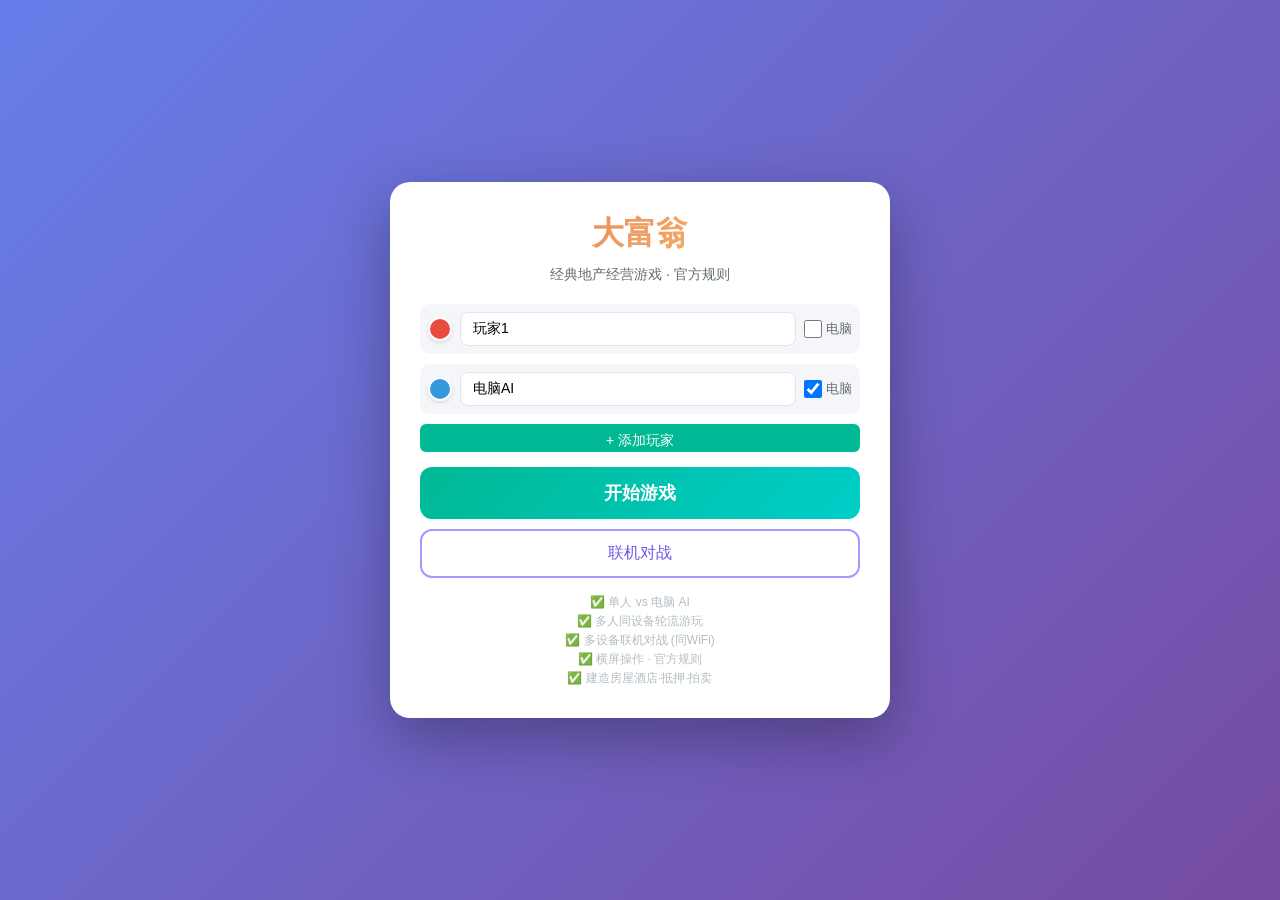
==== templates/index.html @ 89ffd9f3 "完整大富翁项目（不含工作流文件）" ====
<!DOCTYPE html>
<html lang="zh-CN">
<head>
    <meta charset="UTF-8">
    <meta name="viewport" content="width=device-width, initial-scale=1.0, maximum-scale=1.0, user-scalable=no, viewport-fit=cover">
    <title>大富翁 Monopoly</title>
    <link rel="stylesheet" href="/static/style.css">
</head>
<body>
    <!-- 设置界面 -->
    <div id="setup-screen">
        <div class="setup-card">
            <div class="setup-title">大富翁</div>
            <div class="setup-subtitle">经典地产经营游戏 · 官方规则</div>
            <div id="player-list"></div>
            <div style="display:flex; gap:8px; margin-top:10px;">
                <button class="btn-add-player" id="add-player-btn" style="flex:1; padding:8px; font-size:14px;">+ 添加玩家</button>
            </div>
            <button class="btn-start-game" id="start-game-btn">开始游戏</button>
            <button class="btn-online" id="online-btn">联机对战</button>
            <div class="online-panel" id="online-panel">
                <input class="online-input" id="server-url-input" placeholder="服务器地址 (如 ws://192.168.1.100:5000/ws)" value="">
                <button class="btn-start-game" id="host-game-btn" style="background:linear-gradient(135deg,#6c5ce7,#a29bfe);">创建房间(主机)</button>
                <button class="btn-start-game" id="join-game-btn" style="background:linear-gradient(135deg,#e17055,#fd79a8);">加入房间</button>
                <div class="online-status" id="online-status"></div>
            </div>
            <div class="setup-info">
                ✅ 单人 vs 电脑 AI<br>
                ✅ 多人同设备轮流游玩<br>
                ✅ 多设备联机对战 (同WiFi)<br>
                ✅ 横屏操作 · 官方规则<br>
                ✅ 建造房屋酒店·抵押·拍卖
            </div>
        </div>
    </div>

    <!-- 游戏界面 -->
    <div id="game-screen">
        <div class="game-container">
            <div class="board-wrapper">
                <div class="board" id="board"></div>
            </div>
            <div class="sidebar">
                <div class="sidebar-header">
                    <span>大富翁</span>
                    <span class="turn-indicator" id="turn-indicator">回合 1</span>
                </div>
                <div class="players-panel" id="players-panel"></div>
                <div class="action-panel" id="action-panel"></div>
                <div class="log-panel" id="log-panel"></div>
            </div>
        </div>
    </div>

    <!-- 弹窗 -->
    <div class="modal-overlay" id="modal-overlay">
        <div class="modal-card" id="modal-content"></div>
    </div>

    <script src="/static/game.js"></script>
    <script src="/static/ui.js"></script>
</body>
</html>
---- static/style.css ----
/* ============================================
   大富翁 Monopoly - 样式表
   ============================================ */

* { margin:0; padding:0; box-sizing:border-box; -webkit-tap-highlight-color:transparent; }
html, body { width:100%; height:100%; overflow:hidden; font-family:'Microsoft YaHei','PingFang SC','Helvetica Neue',sans-serif; }
body { background:#1a1a2e; color:#333; user-select:none; -webkit-user-select:none; }

/* === 设置界面 === */
#setup-screen {
    display:flex; flex-direction:column; align-items:center; justify-content:center;
    width:100%; height:100%; background:linear-gradient(135deg,#667eea,#764ba2);
    overflow-y:auto; padding:20px;
}
.setup-card {
    background:#fff; border-radius:20px; padding:30px; max-width:500px; width:90%;
    box-shadow:0 20px 60px rgba(0,0,0,0.3); margin:auto;
}
.setup-title {
    text-align:center; font-size:32px; font-weight:bold; color:#2d3436;
    margin-bottom:10px; background:linear-gradient(135deg,#e17055,#fdcb6e);
    -webkit-background-clip:text; -webkit-text-fill-color:transparent;
}
.setup-subtitle { text-align:center; font-size:14px; color:#636e72; margin-bottom:20px; }
.player-row {
    display:flex; align-items:center; gap:8px; margin-bottom:10px; padding:8px;
    background:#f5f6fa; border-radius:10px;
}
.player-color-dot { width:24px; height:24px; border-radius:50%; flex-shrink:0; border:2px solid #fff; box-shadow:0 2px 4px rgba(0,0,0,0.1); }
.player-name-input {
    flex:1; border:none; background:#fff; padding:8px 12px; border-radius:8px;
    font-size:14px; outline:none; border:1px solid #dfe6e9;
}
.player-name-input:focus { border-color:#a29bfe; }
.ai-toggle { display:flex; align-items:center; gap:4px; font-size:13px; color:#636e72; cursor:pointer; }
.ai-toggle input { width:18px; height:18px; cursor:pointer; }
.btn-add-player, .btn-remove-player {
    width:28px; height:28px; border:none; border-radius:6px; cursor:pointer; font-size:18px;
    display:flex; align-items:center; justify-content:center; flex-shrink:0;
}
.btn-add-player { background:#00b894; color:#fff; }
.btn-remove-player { background:#e17055; color:#fff; }
.btn-start-game {
    width:100%; padding:14px; border:none; border-radius:12px; font-size:18px; font-weight:bold;
    color:#fff; background:linear-gradient(135deg,#00b894,#00cec9); cursor:pointer; margin-top:15px;
    transition:transform 0.2s;
}
.btn-start-game:hover { transform:translateY(-2px); box-shadow:0 5px 15px rgba(0,206,201,0.4); }
.btn-start-game:disabled { background:#b2bec3; cursor:not-allowed; }
.btn-online {
    width:100%; padding:12px; border:2px solid #a29bfe; border-radius:12px; font-size:16px;
    color:#6c5ce7; background:transparent; cursor:pointer; margin-top:10px; transition:all 0.2s;
}
.btn-online:hover { background:#f5f3ff; }
.setup-info { text-align:center; font-size:12px; color:#b2bec3; margin-top:15px; line-height:1.6; }

/* === 联机界面 === */
.online-panel { display:none; margin-top:15px; }
.online-panel.active { display:block; }
.online-input {
    width:100%; padding:10px; border:1px solid #dfe6e9; border-radius:8px; font-size:14px;
    margin-bottom:8px; outline:none;
}
.online-input:focus { border-color:#a29bfe; }
.online-status { font-size:13px; color:#636e72; text-align:center; padding:8px; }

/* === 游戏主界面 === */
#game-screen { display:none; width:100%; height:100%; }
#game-screen.active { display:flex; }

.game-container {
    display:flex; width:100%; height:100%; background:#2d3436;
}

/* === 棋盘 === */
.board-wrapper {
    flex:1; display:flex; align-items:center; justify-content:center;
    padding:8px; height:100%; min-height:0;
}
.board {
    display:grid;
    grid-template-columns:1.4fr repeat(9,1fr) 1.4fr;
    grid-template-rows:1.4fr repeat(9,1fr) 1.4fr;
    aspect-ratio:1; max-width:100%; max-height:100%;
    background:#f5f6fa; border-radius:12px; box-shadow:0 8px 30px rgba(0,0,0,0.3);
    position:relative; gap:1px; padding:2px;
}

/* === 格子 === */
.cell {
    background:#fff; border-radius:4px; position:relative; overflow:hidden;
    cursor:pointer; transition:background 0.2s; display:flex; flex-direction:column;
    min-width:0; min-height:0;
}
.cell:hover { background:#f8f9fa; }
.cell.owned { border:2px solid; }
.cell.mortgaged { opacity:0.5; }
.color-bar { height:18%; min-height:8px; flex-shrink:0; }
.cell-name {
    font-size:7px; text-align:center; padding:1px; flex:1; display:flex;
    align-items:center; justify-content:center; word-break:break-all; line-height:1.1;
    overflow:hidden; min-height:0;
}
.cell-price { font-size:7px; text-align:center; color:#2d3436; font-weight:bold; padding:0 0 1px; }
.cell-houses { display:flex; justify-content:center; gap:1px; padding:1px; min-height:6px; }
.house { width:5px; height:5px; background:#00b894; border-radius:1px; }
.hotel { width:7px; height:5px; background:#e17055; border-radius:1px; }

/* 格子位置方向 */
.cell-bottom .color-bar { order:0; }
.cell-bottom .cell-name { order:1; }
.cell-bottom .cell-price { order:2; }
.cell-bottom .cell-houses { order:3; }

.cell-left { flex-direction:row; }
.cell-left .color-bar { width:18%; min-width:8px; height:auto; order:1; }
.cell-left .cell-name { order:0; writing-mode:vertical-rl; text-orientation:upright; }

.cell-top { flex-direction:column-reverse; }
.cell-top .color-bar { order:2; }
.cell-top .cell-name { order:1; }
.cell-top .cell-price { order:0; }

.cell-right { flex-direction:row-reverse; }
.cell-right .color-bar { width:18%; min-width:8px; height:auto; order:0; }
.cell-right .cell-name { writing-mode:vertical-rl; text-orientation:upright; order:1; }

/* 角落格子 */
.cell-corner { background:linear-gradient(135deg,#fdcb6e,#e17055); font-weight:bold; }
.cell-corner .cell-name { font-size:10px; font-weight:bold; color:#2d3436; }
.cell-corner.jail { background:linear-gradient(135deg,#fdcb6e,#feca57); }
.cell-corner.parking { background:linear-gradient(135deg,#a8e6cf,#56CF9C); }
.cell-corner.go { background:linear-gradient(135deg,#ff6b6b,#ee5a24); }
.cell-corner.go .cell-name { color:#fff; }
.cell-go-to-jail { background:linear-gradient(135deg,#74b9ff,#0984e3); }
.cell-go-to-jail .cell-name { color:#fff; font-size:8px; }

/* 特殊格子 */
.cell-chance { background:linear-gradient(135deg,#ffeaa7,#fdcb6e); }
.cell-chance .cell-name { font-size:8px; }
.cell-chest { background:linear-gradient(135deg,#74b9ff,#a29bfe); }
.cell-chest .cell-name { font-size:7px; color:#fff; }
.cell-tax { background:#fab1a0; }
.cell-tax .cell-name { font-size:7px; }
.cell-tax .cell-price { color:#e17055; }

/* 颜色组 */
.color-brown { background:#8B4513; }
.color-lightblue { background:#87CEEB; }
.color-pink { background:#FF69B4; }
.color-orange { background:#FFA500; }
.color-red { background:#FF4757; }
.color-yellow { background:#FFD700; }
.color-green { background:#2ed573; }
.color-darkblue { background:#1e3a5f; }

/* 玩家标记 */
.token-container {
    position:absolute; top:50%; left:50%; transform:translate(-50%,-50%);
    display:flex; flex-wrap:wrap; gap:1px; max-width:60%; justify-content:center; align-items:center;
    pointer-events:none; z-index:5;
}
.token {
    width:10px; height:10px; border-radius:50%; border:1.5px solid #fff;
    box-shadow:0 1px 3px rgba(0,0,0,0.4); flex-shrink:0;
}
.token.current { animation:pulse 1.5s infinite; }
@keyframes pulse {
    0%,100% { transform:scale(1); }
    50% { transform:scale(1.3); }
}

/* 当前格子高亮 */
.cell.current-pos {
    box-shadow:0 0 0 3px #feca57, 0 0 10px rgba(254,202,87,0.5);
    z-index:10;
}

/* === 棋盘中心 === */
.board-center {
    grid-row:2/11; grid-column:2/11;
    display:flex; flex-direction:column; align-items:center; justify-content:center;
    padding:10px; background:#fff; margin:2px; border-radius:8px; overflow:hidden;
}
.center-title { font-size:20px; font-weight:bold; color:#2d3436; margin-bottom:5px; }
.center-logo {
    font-size:24px; font-weight:bold; background:linear-gradient(135deg,#e17055,#fdcb6e);
    -webkit-background-clip:text; -webkit-text-fill-color:transparent; margin-bottom:8px;
}
.dice-area { display:flex; gap:12px; margin:8px 0; }
.die {
    width:44px; height:44px; background:#fff; border:2px solid #2d3436; border-radius:8px;
    display:flex; align-items:center; justify-content:center; position:relative;
    box-shadow:0 4px 8px rgba(0,0,0,0.15);
}
.die.rolling { animation:roll 0.5s linear infinite; }
@keyframes roll {
    0% { transform:rotate(0deg) scale(1); }
    50% { transform:rotate(180deg) scale(1.1); }
    100% { transform:rotate(360deg) scale(1); }
}
.die-face {
    display:grid; grid-template-columns:repeat(3,1fr); grid-template-rows:repeat(3,1fr);
    width:100%; height:100%; padding:4px; gap:1px;
}
.die-dot {
    width:6px; height:6px; border-radius:50%; background:#2d3436; align-self:center; justify-self:center;
}
.die-dot.empty { background:transparent; }
.dice-result { font-size:14px; color:#636e72; margin-top:4px; font-weight:bold; }
.center-message {
    font-size:12px; color:#2d3436; text-align:center; padding:8px;
    background:#f5f6fa; border-radius:8px; margin:4px; min-height:30px; max-width:90%;
    display:flex; align-items:center; justify-content:center; line-height:1.4;
}

/* === 侧边栏 === */
.sidebar {
    width:300px; min-width:200px; height:100%; background:#2d3436; color:#fff;
    display:flex; flex-direction:column; overflow:hidden; flex-shrink:0;
}
.sidebar-header {
    padding:8px 12px; background:#1a1a2e; font-size:16px; font-weight:bold;
    border-bottom:1px solid rgba(255,255,255,0.1);
    display:flex; align-items:center; justify-content:space-between;
}
.turn-indicator { font-size:12px; color:#feca57; }

/* 玩家面板 */
.players-panel { padding:6px; overflow-y:auto; flex-shrink:0; max-height:35%; }
.player-card {
    background:rgba(255,255,255,0.08); border-radius:8px; padding:8px; margin-bottom:4px;
    display:flex; align-items:center; gap:8px; transition:all 0.2s;
    border-left:3px solid transparent;
}
.player-card.current {
    background:rgba(254,202,87,0.15); border-left-color:#feca57;
}
.player-card.bankrupt { opacity:0.4; text-decoration:line-through; }
.player-token-mini {
    width:14px; height:14px; border-radius:50%; border:2px solid #fff; flex-shrink:0;
}
.player-info { flex:1; min-width:0; }
.player-name-text { font-size:13px; font-weight:bold; white-space:nowrap; overflow:hidden; text-overflow:ellipsis; }
.player-money { font-size:14px; color:#feca57; font-weight:bold; }
.player-meta { font-size:10px; color:#74b9ff; margin-top:2px; }
.player-jail-badge {
    background:#e17055; color:#fff; font-size:9px; padding:1px 4px; border-radius:4px; margin-left:4px;
}

/* 操作面板 */
.action-panel { padding:8px; display:flex; flex-direction:column; gap:6px; flex-shrink:0; }
.btn-action {
    padding:10px; border:none; border-radius:8px; font-size:14px; font-weight:bold;
    cursor:pointer; transition:all 0.2s; width:100%; color:#fff;
}
.btn-action:hover:not(:disabled) { transform:translateY(-1px); box-shadow:0 4px 10px rgba(0,0,0,0.3); }
.btn-action:disabled { opacity:0.4; cursor:not-allowed; }
.btn-roll { background:linear-gradient(135deg,#e17055,#fd79a8); }
.btn-buy { background:linear-gradient(135deg,#00b894,#00cec9); }
.btn-auction { background:linear-gradient(135deg,#6c5ce7,#a29bfe); }
.btn-end-turn { background:linear-gradient(135deg,#fdcb6e,#feca57); color:#2d3436; }
.btn-build { background:linear-gradient(135deg,#0984e3,#74b9ff); }
.btn-mortgage { background:linear-gradient(135deg,#e84393,#fd79a8); }
.btn-jail-pay { background:linear-gradient(135deg,#d63031,#e17055); }
.btn-jail-card { background:linear-gradient(135deg,#00cec9,#81ecec); }
.btn-cancel { background:#636e72; }

/* 日志面板 */
.log-panel {
    flex:1; padding:8px; overflow-y:auto; background:rgba(0,0,0,0.2);
    font-size:11px; line-height:1.5; min-height:0;
}
.log-entry {
    padding:3px 6px; margin-bottom:2px; border-radius:4px;
    background:rgba(255,255,255,0.05); color:#dfe6e9;
}
.log-entry.highlight { background:rgba(254,202,87,0.15); color:#feca57; }

/* === 弹窗 === */
.modal-overlay {
    display:none; position:fixed; top:0; left:0; width:100%; height:100%;
    background:rgba(0,0,0,0.6); z-index:1000; align-items:center; justify-content:center;
    padding:20px;
}
.modal-overlay.active { display:flex; }
.modal-card {
    background:#fff; border-radius:16px; padding:24px; max-width:400px; width:90%;
    max-height:80vh; overflow-y:auto; box-shadow:0 20px 60px rgba(0,0,0,0.3);
    animation:modalIn 0.3s ease;
}
@keyframes modalIn {
    from { transform:scale(0.8); opacity:0; }
    to { transform:scale(1); opacity:1; }
}
.modal-title { font-size:20px; font-weight:bold; margin-bottom:10px; color:#2d3436; }
.modal-body { font-size:14px; color:#636e72; margin-bottom:15px; line-height:1.6; }
.modal-actions { display:flex; gap:10px; flex-wrap:wrap; }
.modal-btn {
    flex:1; min-width:100px; padding:10px; border:none; border-radius:8px;
    font-size:14px; font-weight:bold; cursor:pointer; transition:all 0.2s;
}
.modal-btn-primary { background:#00b894; color:#fff; }
.modal-btn-secondary { background:#dfe6e9; color:#2d3436; }
.modal-btn-danger { background:#e17055; color:#fff; }
.modal-btn:hover { opacity:0.9; transform:translateY(-1px); }

/* 属性卡片 */
.property-card-display {
    border-radius:8px; overflow:hidden; margin-bottom:15px; border:1px solid #dfe6e9;
}
.property-card-header { padding:8px; text-align:center; font-size:16px; font-weight:bold; color:#fff; }
.property-card-body { padding:12px; }
.property-card-row {
    display:flex; justify-content:space-between; padding:4px 0;
    border-bottom:1px solid #f5f6fa; font-size:13px;
}
.property-card-row:last-child { border-bottom:none; }
.property-card-price { color:#e17055; font-weight:bold; }

/* 拍卖界面 */
.auction-info { text-align:center; margin-bottom:15px; }
.auction-bid { font-size:28px; color:#e17055; font-weight:bold; }
.auction-bidder { font-size:14px; color:#636e72; }
.auction-input {
    width:100%; padding:10px; border:1px solid #dfe6e9; border-radius:8px; font-size:16px;
    margin-bottom:10px; outline:none; text-align:center;
}
.auction-input:focus { border-color:#a29bfe; }
.auction-bid-btns { display:flex; gap:5px; flex-wrap:wrap; }
.auction-bid-btn {
    flex:1; min-width:60px; padding:8px; border:1px solid #dfe6e9; border-radius:6px;
    background:#fff; cursor:pointer; font-size:13px; transition:all 0.2s;
}
.auction-bid-btn:hover { background:#f5f6fa; border-color:#a29bfe; }

/* 游戏结束 */
.game-over-card { text-align:center; }
.winner-name { font-size:28px; font-weight:bold; color:#00b894; margin:15px 0; }
.winner-trophy { font-size:48px; }

/* 交易界面 */
.trade-section { margin-bottom:15px; }
.trade-section-title { font-weight:bold; margin-bottom:8px; color:#2d3436; }
.trade-item {
    display:flex; align-items:center; gap:8px; padding:6px; margin-bottom:4px;
    background:#f5f6fa; border-radius:6px; font-size:13px;
}
.trade-item input[type="checkbox"] { width:18px; height:18px; }

/* 响应式 */
@media (max-width:900px) {
    .sidebar { width:240px; }
    .center-logo { font-size:18px; }
    .die { width:36px; height:36px; }
}
@media (max-width:600px) {
    .sidebar { width:180px; min-width:160px; }
    .cell-name { font-size:5px; }
    .cell-price { font-size:5px; }
    .center-logo { font-size:14px; }
    .center-message { font-size:10px; }
    .die { width:28px; height:28px; }
    .die-dot { width:4px; height:4px; }
    .btn-action { font-size:12px; padding:8px; }
    .player-name-text { font-size:11px; }
    .player-money { font-size:12px; }
    .setup-card { padding:20px; }
    .setup-title { font-size:24px; }
}
@media (max-width:400px) {
    .sidebar { width:140px; }
    .cell-name { font-size:4px; }
}
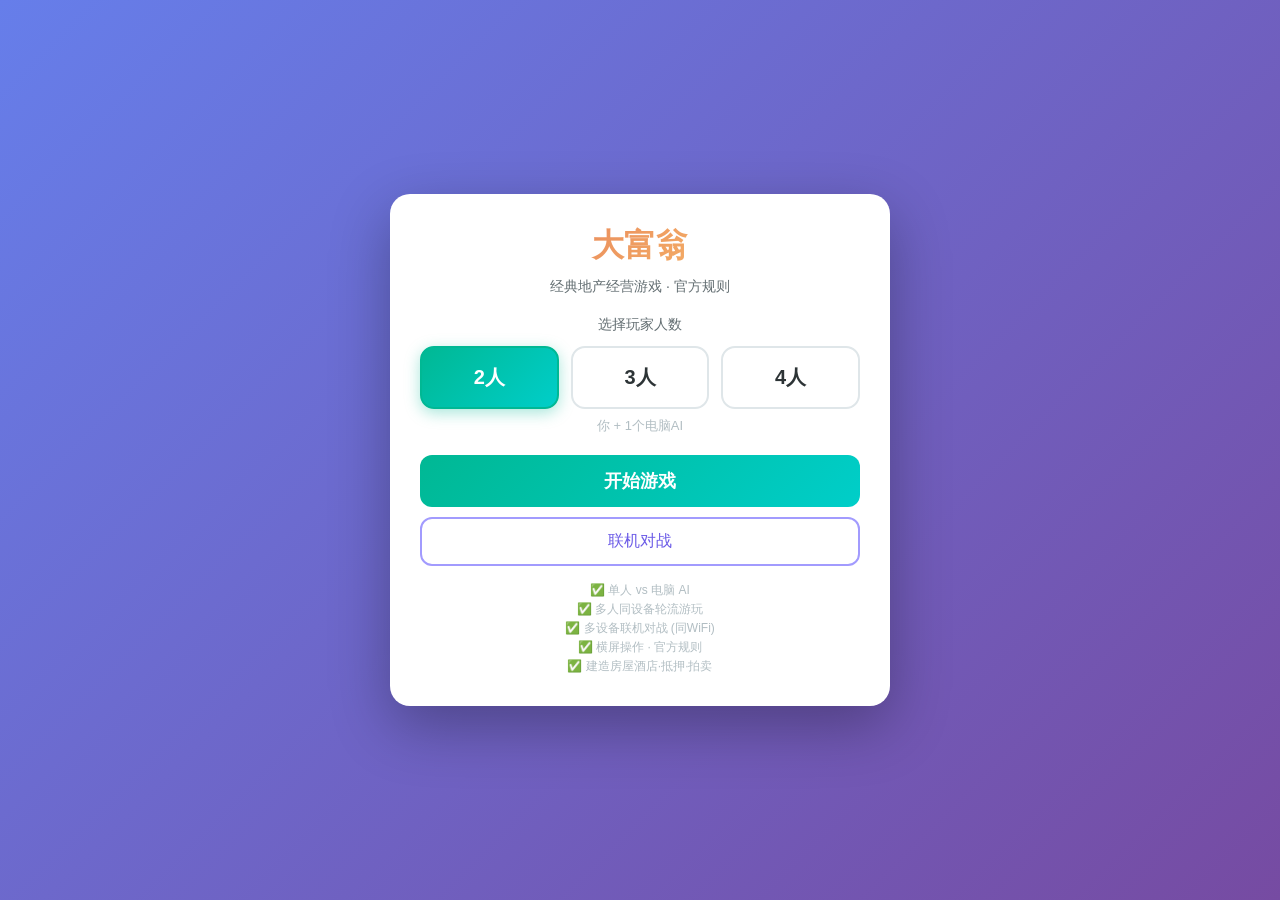
==== commit a9b611f6: "彻底简化设置界面：改为直接选人数(2/3/4人)+开始游戏" ====
--- a/templates/index.html
+++ b/templates/index.html
@@ -12,9 +12,14 @@
         <div class="setup-card">
             <div class="setup-title">大富翁</div>
             <div class="setup-subtitle">经典地产经营游戏 · 官方规则</div>
-            <div id="player-list"></div>
-            <div style="display:flex; gap:8px; margin-top:10px;">
-                <button class="btn-add-player" id="add-player-btn" style="flex:1; padding:8px; font-size:14px;">+ 添加玩家</button>
+            <div class="player-count-section">
+                <div class="count-label">选择玩家人数</div>
+                <div class="count-buttons" id="count-buttons">
+                    <button class="btn-count selected" data-count="2">2人</button>
+                    <button class="btn-count" data-count="3">3人</button>
+                    <button class="btn-count" data-count="4">4人</button>
+                </div>
+                <div class="count-hint" id="count-hint">你 + 1个电脑AI</div>
             </div>
             <button class="btn-start-game" id="start-game-btn">开始游戏</button>
             <button class="btn-online" id="online-btn">联机对战</button>
--- a/static/style.css
+++ b/static/style.css
@@ -34,6 +34,22 @@
 .player-name-input:focus { border-color:#a29bfe; }
 .ai-toggle { display:flex; align-items:center; gap:4px; font-size:13px; color:#636e72; cursor:pointer; }
 .ai-toggle input { width:18px; height:18px; cursor:pointer; }
+/* 玩家人数选择 */
+.player-count-section { margin:10px 0 5px; }
+.count-label { text-align:center; font-size:14px; color:#636e72; margin-bottom:12px; }
+.count-buttons { display:flex; gap:12px; justify-content:center; }
+.btn-count {
+    flex:1; padding:16px 12px; border:2px solid #dfe6e9; border-radius:14px;
+    background:#fff; font-size:20px; font-weight:bold; color:#2d3436;
+    cursor:pointer; transition:all 0.2s; -webkit-tap-highlight-color:transparent;
+}
+.btn-count:active { transform:scale(0.96); }
+.btn-count.selected {
+    border-color:#00b894; background:linear-gradient(135deg,#00b894,#00cec9);
+    color:#fff; box-shadow:0 4px 15px rgba(0,184,148,0.35);
+}
+.count-hint { text-align:center; font-size:13px; color:#b2bec3; margin-top:8px; }
+
 .btn-add-player, .btn-remove-player {
     width:28px; height:28px; border:none; border-radius:6px; cursor:pointer; font-size:18px;
     display:flex; align-items:center; justify-content:center; flex-shrink:0;
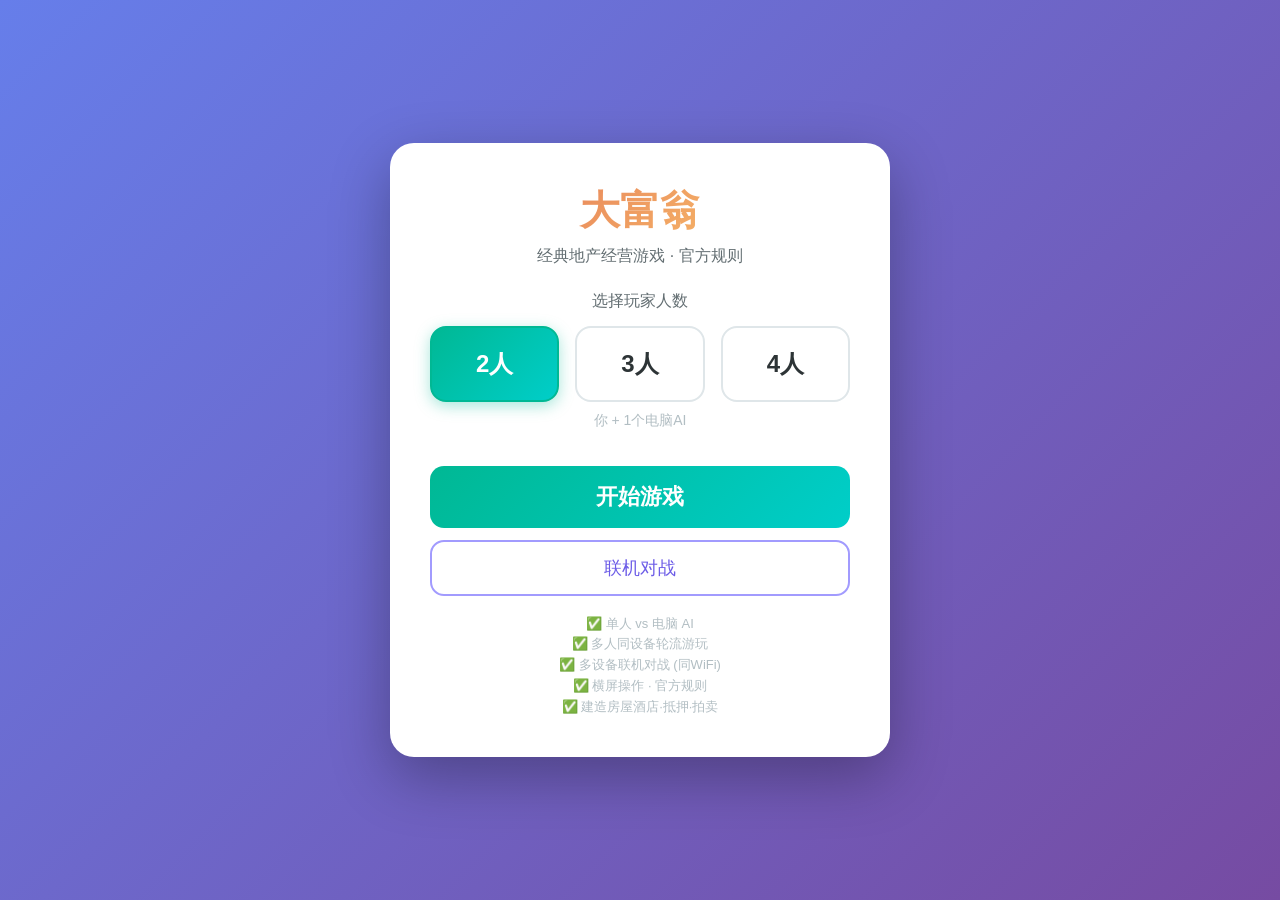
==== commit 4daff503: "全自适应屏幕：clamp()+vmin重新调整所有尺寸，窄屏侧边栏滑出式菜单，任何设备都完美适配" ====
--- a/templates/index.html
+++ b/templates/index.html
@@ -42,10 +42,11 @@
     <!-- 游戏界面 -->
     <div id="game-screen">
         <div class="game-container">
+            <button class="sidebar-toggle" id="sidebar-toggle" title="菜单">☰</button>
             <div class="board-wrapper">
                 <div class="board" id="board"></div>
             </div>
-            <div class="sidebar">
+            <div class="sidebar" id="sidebar">
                 <div class="sidebar-header">
                     <span>大富翁</span>
                     <span class="turn-indicator" id="turn-indicator">回合 1</span>
--- a/static/style.css
+++ b/static/style.css
@@ -1,135 +1,156 @@
 /* ============================================
-   大富翁 Monopoly - 样式表
+   大富翁 Monopoly - 全自适应样式表
+   使用 vmin/vmax/clamp 在任何设备上等比缩放
    ============================================ */
 
+/* === 全局变量 === */
+:root {
+    --board-gap: 1px;
+    --sidebar-w: clamp(160px, 20vw, 300px);
+}
+
 * { margin:0; padding:0; box-sizing:border-box; -webkit-tap-highlight-color:transparent; }
-html, body { width:100%; height:100%; overflow:hidden; font-family:'Microsoft YaHei','PingFang SC','Helvetica Neue',sans-serif; }
+html, body {
+    width:100%; height:100%; overflow:hidden;
+    font-family:'Microsoft YaHei','PingFang SC','Helvetica Neue',sans-serif;
+}
 body { background:#1a1a2e; color:#333; user-select:none; -webkit-user-select:none; }
 
-/* === 设置界面 === */
+/* ========== 设置界面 ========== */
 #setup-screen {
-    display:flex; flex-direction:column; align-items:center; justify-content:center;
+    display:flex; align-items:center; justify-content:center;
     width:100%; height:100%; background:linear-gradient(135deg,#667eea,#764ba2);
-    overflow-y:auto; padding:20px;
+    padding:clamp(10px, 3vw, 30px); overflow-y:auto;
 }
 .setup-card {
-    background:#fff; border-radius:20px; padding:30px; max-width:500px; width:90%;
-    box-shadow:0 20px 60px rgba(0,0,0,0.3); margin:auto;
+    background:#fff; border-radius:clamp(14px, 2.5vw, 24px);
+    padding:clamp(20px, 4vw, 40px);
+    max-width:clamp(320px, 85vw, 500px); width:100%;
+    box-shadow:0 20px 60px rgba(0,0,0,0.3);
 }
 .setup-title {
-    text-align:center; font-size:32px; font-weight:bold; color:#2d3436;
-    margin-bottom:10px; background:linear-gradient(135deg,#e17055,#fdcb6e);
+    text-align:center; font-size:clamp(24px, 6vw, 40px); font-weight:bold; color:#2d3436;
+    margin-bottom:8px; background:linear-gradient(135deg,#e17055,#fdcb6e);
     -webkit-background-clip:text; -webkit-text-fill-color:transparent;
 }
-.setup-subtitle { text-align:center; font-size:14px; color:#636e72; margin-bottom:20px; }
-.player-row {
-    display:flex; align-items:center; gap:8px; margin-bottom:10px; padding:8px;
-    background:#f5f6fa; border-radius:10px;
-}
-.player-color-dot { width:24px; height:24px; border-radius:50%; flex-shrink:0; border:2px solid #fff; box-shadow:0 2px 4px rgba(0,0,0,0.1); }
-.player-name-input {
-    flex:1; border:none; background:#fff; padding:8px 12px; border-radius:8px;
-    font-size:14px; outline:none; border:1px solid #dfe6e9;
-}
-.player-name-input:focus { border-color:#a29bfe; }
-.ai-toggle { display:flex; align-items:center; gap:4px; font-size:13px; color:#636e72; cursor:pointer; }
-.ai-toggle input { width:18px; height:18px; cursor:pointer; }
-/* 玩家人数选择 */
-.player-count-section { margin:10px 0 5px; }
-.count-label { text-align:center; font-size:14px; color:#636e72; margin-bottom:12px; }
-.count-buttons { display:flex; gap:12px; justify-content:center; }
+.setup-subtitle { text-align:center; font-size:clamp(12px, 2.5vw, 16px); color:#636e72; margin-bottom:clamp(14px, 3vw, 24px); }
+
+/* 人数选择 */
+.player-count-section { margin:clamp(8px, 2vw, 16px) 0; }
+.count-label { text-align:center; font-size:clamp(13px, 2.5vw, 16px); color:#636e72; margin-bottom:clamp(10px, 2vw, 14px); }
+.count-buttons { display:flex; gap:clamp(8px, 2vw, 16px); justify-content:center; }
 .btn-count {
-    flex:1; padding:16px 12px; border:2px solid #dfe6e9; border-radius:14px;
-    background:#fff; font-size:20px; font-weight:bold; color:#2d3436;
-    cursor:pointer; transition:all 0.2s; -webkit-tap-highlight-color:transparent;
-}
-.btn-count:active { transform:scale(0.96); }
+    flex:1; padding:clamp(12px, 3vw, 20px) clamp(8px, 2vw, 16px);
+    border:2px solid #dfe6e9; border-radius:clamp(10px, 2vw, 16px);
+    background:#fff; font-size:clamp(16px, 4vw, 24px); font-weight:bold;
+    color:#2d3436; cursor:pointer; transition:all 0.2s;
+    -webkit-tap-highlight-color:transparent; touch-action:manipulation;
+    min-height:clamp(44px, 10vw, 60px);
+}
+.btn-count:active { transform:scale(0.94); }
 .btn-count.selected {
     border-color:#00b894; background:linear-gradient(135deg,#00b894,#00cec9);
     color:#fff; box-shadow:0 4px 15px rgba(0,184,148,0.35);
 }
-.count-hint { text-align:center; font-size:13px; color:#b2bec3; margin-top:8px; }
-
-.btn-add-player, .btn-remove-player {
-    width:28px; height:28px; border:none; border-radius:6px; cursor:pointer; font-size:18px;
-    display:flex; align-items:center; justify-content:center; flex-shrink:0;
-}
-.btn-add-player { background:#00b894; color:#fff; }
-.btn-remove-player { background:#e17055; color:#fff; }
+.count-hint { text-align:center; font-size:clamp(11px, 2vw, 14px); color:#b2bec3; margin-top:clamp(6px, 1.5vw, 10px); }
+
 .btn-start-game {
-    width:100%; padding:14px; border:none; border-radius:12px; font-size:18px; font-weight:bold;
-    color:#fff; background:linear-gradient(135deg,#00b894,#00cec9); cursor:pointer; margin-top:15px;
-    transition:transform 0.2s;
-}
-.btn-start-game:hover { transform:translateY(-2px); box-shadow:0 5px 15px rgba(0,206,201,0.4); }
+    width:100%; padding:clamp(12px, 3vw, 16px); border:none;
+    border-radius:clamp(10px, 2vw, 14px);
+    font-size:clamp(16px, 3.5vw, 22px); font-weight:bold;
+    color:#fff; background:linear-gradient(135deg,#00b894,#00cec9);
+    cursor:pointer; margin-top:clamp(10px, 2vw, 20px);
+    transition:transform 0.2s; touch-action:manipulation;
+    min-height:clamp(44px, 10vw, 56px);
+}
+.btn-start-game:active { transform:scale(0.97); }
 .btn-start-game:disabled { background:#b2bec3; cursor:not-allowed; }
+
 .btn-online {
-    width:100%; padding:12px; border:2px solid #a29bfe; border-radius:12px; font-size:16px;
-    color:#6c5ce7; background:transparent; cursor:pointer; margin-top:10px; transition:all 0.2s;
-}
-.btn-online:hover { background:#f5f3ff; }
-.setup-info { text-align:center; font-size:12px; color:#b2bec3; margin-top:15px; line-height:1.6; }
-
-/* === 联机界面 === */
-.online-panel { display:none; margin-top:15px; }
+    width:100%; padding:clamp(10px, 2.5vw, 14px);
+    border:2px solid #a29bfe; border-radius:clamp(10px, 2vw, 14px);
+    font-size:clamp(14px, 3vw, 18px);
+    color:#6c5ce7; background:transparent; cursor:pointer;
+    margin-top:clamp(8px, 1.5vw, 12px); transition:all 0.2s;
+    touch-action:manipulation; min-height:clamp(40px, 9vw, 48px);
+}
+.btn-online:active { background:#f5f3ff; box-shadow:inset 0 0 0 1px #a29bfe; }
+
+.setup-info { text-align:center; font-size:clamp(10px, 1.8vw, 13px); color:#b2bec3; margin-top:clamp(10px, 2vw, 18px); line-height:1.6; }
+
+/* 联机界面 */
+.online-panel { display:none; margin-top:clamp(10px, 2vw, 16px); }
 .online-panel.active { display:block; }
 .online-input {
-    width:100%; padding:10px; border:1px solid #dfe6e9; border-radius:8px; font-size:14px;
-    margin-bottom:8px; outline:none;
+    width:100%; padding:clamp(8px, 2vw, 12px); border:1px solid #dfe6e9;
+    border-radius:8px; font-size:clamp(13px, 2.5vw, 16px); margin-bottom:8px; outline:none;
 }
 .online-input:focus { border-color:#a29bfe; }
-.online-status { font-size:13px; color:#636e72; text-align:center; padding:8px; }
-
-/* === 游戏主界面 === */
-#game-screen { display:none; width:100%; height:100%; }
-#game-screen.active { display:flex; }
+.online-status { font-size:clamp(11px, 2vw, 14px); color:#636e72; text-align:center; padding:6px; }
+
+/* ========== 游戏主界面 ========== */
+#game-screen { display:none; width:100vw; height:100dvh; height:100vh; }
+#game-screen.active { display:flex; flex-direction:column; }
 
 .game-container {
     display:flex; width:100%; height:100%; background:#2d3436;
 }
 
-/* === 棋盘 === */
+/* ========== 棋盘容器 ========== */
 .board-wrapper {
     flex:1; display:flex; align-items:center; justify-content:center;
-    padding:8px; height:100%; min-height:0;
-}
+    padding:clamp(2px, 0.5vw, 6px); overflow:visible;
+    /* 限制宽度以确保棋盘为正方形 */
+    max-width:110vmin;
+}
+
 .board {
     display:grid;
     grid-template-columns:1.4fr repeat(9,1fr) 1.4fr;
     grid-template-rows:1.4fr repeat(9,1fr) 1.4fr;
-    aspect-ratio:1; max-width:100%; max-height:100%;
-    background:#f5f6fa; border-radius:12px; box-shadow:0 8px 30px rgba(0,0,0,0.3);
-    position:relative; gap:1px; padding:2px;
-}
-
-/* === 格子 === */
+    aspect-ratio:1;
+    width:100%; max-width:calc(100dvh - 12px); max-width:calc(100vh - 12px);
+    background:#f5f6fa; border-radius:clamp(6px, 1.5vw, 12px);
+    box-shadow:0 8px 30px rgba(0,0,0,0.3);
+    gap:var(--board-gap); padding:var(--board-gap);
+}
+
+/* ========== 格子 ========== */
 .cell {
-    background:#fff; border-radius:4px; position:relative; overflow:hidden;
-    cursor:pointer; transition:background 0.2s; display:flex; flex-direction:column;
-    min-width:0; min-height:0;
-}
-.cell:hover { background:#f8f9fa; }
-.cell.owned { border:2px solid; }
+    background:#fff; border-radius:clamp(2px, 0.4vw, 4px);
+    position:relative; overflow:hidden; cursor:pointer;
+    display:flex; flex-direction:column; min-width:0; min-height:0;
+}
+.cell:active { background:#f0f2f5; }
+.cell.owned { border:2px solid; border-width:clamp(1px, 0.3vw, 2px); }
 .cell.mortgaged { opacity:0.5; }
-.color-bar { height:18%; min-height:8px; flex-shrink:0; }
+
+.color-bar { height:clamp(6px, 1.8vw, 22px); flex-shrink:0; }
+
 .cell-name {
-    font-size:7px; text-align:center; padding:1px; flex:1; display:flex;
-    align-items:center; justify-content:center; word-break:break-all; line-height:1.1;
-    overflow:hidden; min-height:0;
-}
-.cell-price { font-size:7px; text-align:center; color:#2d3436; font-weight:bold; padding:0 0 1px; }
-.cell-houses { display:flex; justify-content:center; gap:1px; padding:1px; min-height:6px; }
-.house { width:5px; height:5px; background:#00b894; border-radius:1px; }
-.hotel { width:7px; height:5px; background:#e17055; border-radius:1px; }
-
-/* 格子位置方向 */
+    font-size:clamp(4px, 1.2vw, 9px); text-align:center; padding:1px 2px;
+    flex:1; display:flex; align-items:center; justify-content:center;
+    word-break:break-all; line-height:1.15; overflow:hidden; min-height:0;
+}
+.cell-price {
+    font-size:clamp(4px, 1.2vw, 9px); text-align:center;
+    color:#2d3436; font-weight:bold; padding:0 0 1px;
+}
+.cell-houses {
+    display:flex; justify-content:center; gap:1px; padding:clamp(1px, 0.2vw, 3px);
+    min-height:clamp(4px, 1vw, 8px);
+}
+.house { width:clamp(3px, 0.8vw, 6px); height:clamp(3px, 0.8vw, 6px); background:#00b894; border-radius:1px; }
+.hotel { width:clamp(5px, 1.2vw, 9px); height:clamp(3px, 0.8vw, 6px); background:#e17055; border-radius:1px; }
+
+/* 四向格子 */
 .cell-bottom .color-bar { order:0; }
 .cell-bottom .cell-name { order:1; }
 .cell-bottom .cell-price { order:2; }
 .cell-bottom .cell-houses { order:3; }
 
 .cell-left { flex-direction:row; }
-.cell-left .color-bar { width:18%; min-width:8px; height:auto; order:1; }
+.cell-left .color-bar { width:clamp(6px, 1.8vw, 22px); height:auto; order:1; }
 .cell-left .cell-name { order:0; writing-mode:vertical-rl; text-orientation:upright; }
 
 .cell-top { flex-direction:column-reverse; }
@@ -138,26 +159,26 @@
 .cell-top .cell-price { order:0; }
 
 .cell-right { flex-direction:row-reverse; }
-.cell-right .color-bar { width:18%; min-width:8px; height:auto; order:0; }
+.cell-right .color-bar { width:clamp(6px, 1.8vw, 22px); height:auto; order:0; }
 .cell-right .cell-name { writing-mode:vertical-rl; text-orientation:upright; order:1; }
 
-/* 角落格子 */
+/* 角落 */
 .cell-corner { background:linear-gradient(135deg,#fdcb6e,#e17055); font-weight:bold; }
-.cell-corner .cell-name { font-size:10px; font-weight:bold; color:#2d3436; }
+.cell-corner .cell-name { font-size:clamp(6px, 1.5vw, 12px); font-weight:bold; color:#2d3436; }
 .cell-corner.jail { background:linear-gradient(135deg,#fdcb6e,#feca57); }
 .cell-corner.parking { background:linear-gradient(135deg,#a8e6cf,#56CF9C); }
 .cell-corner.go { background:linear-gradient(135deg,#ff6b6b,#ee5a24); }
 .cell-corner.go .cell-name { color:#fff; }
+
 .cell-go-to-jail { background:linear-gradient(135deg,#74b9ff,#0984e3); }
-.cell-go-to-jail .cell-name { color:#fff; font-size:8px; }
-
-/* 特殊格子 */
+.cell-go-to-jail .cell-name { color:#fff; font-size:clamp(5px, 1.1vw, 9px); }
+
 .cell-chance { background:linear-gradient(135deg,#ffeaa7,#fdcb6e); }
-.cell-chance .cell-name { font-size:8px; }
+.cell-chance .cell-name { font-size:clamp(5px, 1.1vw, 9px); }
 .cell-chest { background:linear-gradient(135deg,#74b9ff,#a29bfe); }
-.cell-chest .cell-name { font-size:7px; color:#fff; }
+.cell-chest .cell-name { font-size:clamp(4px, 1vw, 8px); color:#fff; }
 .cell-tax { background:#fab1a0; }
-.cell-tax .cell-name { font-size:7px; }
+.cell-tax .cell-name { font-size:clamp(4px, 1vw, 8px); }
 .cell-tax .cell-price { color:#e17055; }
 
 /* 颜色组 */
@@ -173,11 +194,13 @@
 /* 玩家标记 */
 .token-container {
     position:absolute; top:50%; left:50%; transform:translate(-50%,-50%);
-    display:flex; flex-wrap:wrap; gap:1px; max-width:60%; justify-content:center; align-items:center;
+    display:flex; flex-wrap:wrap; gap:clamp(1px, 0.15vw, 2px);
+    max-width:65%; justify-content:center; align-items:center;
     pointer-events:none; z-index:5;
 }
 .token {
-    width:10px; height:10px; border-radius:50%; border:1.5px solid #fff;
+    width:clamp(6px, 1.5vw, 12px); height:clamp(6px, 1.5vw, 12px);
+    border-radius:50%; border:1.5px solid #fff;
     box-shadow:0 1px 3px rgba(0,0,0,0.4); flex-shrink:0;
 }
 .token.current { animation:pulse 1.5s infinite; }
@@ -186,27 +209,29 @@
     50% { transform:scale(1.3); }
 }
 
-/* 当前格子高亮 */
 .cell.current-pos {
-    box-shadow:0 0 0 3px #feca57, 0 0 10px rgba(254,202,87,0.5);
+    box-shadow:0 0 0 clamp(1px, 0.4vw, 3px) #feca57, 0 0 10px rgba(254,202,87,0.5);
     z-index:10;
 }
 
-/* === 棋盘中心 === */
+/* ========== 棋盘中心 ========== */
 .board-center {
     grid-row:2/11; grid-column:2/11;
     display:flex; flex-direction:column; align-items:center; justify-content:center;
-    padding:10px; background:#fff; margin:2px; border-radius:8px; overflow:hidden;
-}
-.center-title { font-size:20px; font-weight:bold; color:#2d3436; margin-bottom:5px; }
+    padding:clamp(4px, 1vw, 12px); background:#fff; margin:2px;
+    border-radius:clamp(4px, 1vw, 8px); overflow:hidden;
+}
 .center-logo {
-    font-size:24px; font-weight:bold; background:linear-gradient(135deg,#e17055,#fdcb6e);
-    -webkit-background-clip:text; -webkit-text-fill-color:transparent; margin-bottom:8px;
-}
-.dice-area { display:flex; gap:12px; margin:8px 0; }
+    font-size:clamp(12px, 3.5vw, 28px); font-weight:bold;
+    background:linear-gradient(135deg,#e17055,#fdcb6e);
+    -webkit-background-clip:text; -webkit-text-fill-color:transparent;
+    margin-bottom:clamp(2px, 0.8vw, 8px);
+}
+.dice-area { display:flex; gap:clamp(6px, 1.5vw, 14px); margin:clamp(4px, 1vw, 10px) 0; }
 .die {
-    width:44px; height:44px; background:#fff; border:2px solid #2d3436; border-radius:8px;
-    display:flex; align-items:center; justify-content:center; position:relative;
+    width:clamp(28px, 7vw, 52px); height:clamp(28px, 7vw, 52px);
+    background:#fff; border:2px solid #2d3436; border-radius:8px;
+    display:flex; align-items:center; justify-content:center;
     box-shadow:0 4px 8px rgba(0,0,0,0.15);
 }
 .die.rolling { animation:roll 0.5s linear infinite; }
@@ -217,60 +242,73 @@
 }
 .die-face {
     display:grid; grid-template-columns:repeat(3,1fr); grid-template-rows:repeat(3,1fr);
-    width:100%; height:100%; padding:4px; gap:1px;
+    width:100%; height:100%; padding:clamp(2px, 0.6vw, 5px); gap:1px;
 }
 .die-dot {
-    width:6px; height:6px; border-radius:50%; background:#2d3436; align-self:center; justify-self:center;
+    width:clamp(3px, 1vw, 7px); height:clamp(3px, 1vw, 7px);
+    border-radius:50%; background:#2d3436; align-self:center; justify-self:center;
 }
 .die-dot.empty { background:transparent; }
-.dice-result { font-size:14px; color:#636e72; margin-top:4px; font-weight:bold; }
+.dice-result { font-size:clamp(10px, 2vw, 15px); color:#636e72; margin-top:2px; font-weight:bold; }
+
 .center-message {
-    font-size:12px; color:#2d3436; text-align:center; padding:8px;
-    background:#f5f6fa; border-radius:8px; margin:4px; min-height:30px; max-width:90%;
+    font-size:clamp(8px, 1.8vw, 13px); color:#2d3436; text-align:center;
+    padding:clamp(4px, 1vw, 8px); background:#f5f6fa;
+    border-radius:clamp(4px, 1vw, 8px); margin:2px;
+    min-height:clamp(20px, 5vw, 35px); max-width:95%;
     display:flex; align-items:center; justify-content:center; line-height:1.4;
 }
 
-/* === 侧边栏 === */
+/* ========== 侧边栏 ========== */
 .sidebar {
-    width:300px; min-width:200px; height:100%; background:#2d3436; color:#fff;
+    width:var(--sidebar-w); min-width:clamp(140px, 25vw, 200px);
+    max-width:320px; height:100%; background:#2d3436; color:#fff;
     display:flex; flex-direction:column; overflow:hidden; flex-shrink:0;
 }
 .sidebar-header {
-    padding:8px 12px; background:#1a1a2e; font-size:16px; font-weight:bold;
+    padding:clamp(6px, 1.2vw, 10px) clamp(8px, 1.5vw, 14px);
+    background:#1a1a2e; font-size:clamp(13px, 2.5vw, 18px); font-weight:bold;
     border-bottom:1px solid rgba(255,255,255,0.1);
     display:flex; align-items:center; justify-content:space-between;
 }
-.turn-indicator { font-size:12px; color:#feca57; }
+.turn-indicator { font-size:clamp(10px, 1.8vw, 13px); color:#feca57; }
 
 /* 玩家面板 */
-.players-panel { padding:6px; overflow-y:auto; flex-shrink:0; max-height:35%; }
+.players-panel { padding:clamp(4px, 0.8vw, 8px); overflow-y:auto; flex-shrink:0; max-height:35%; }
 .player-card {
-    background:rgba(255,255,255,0.08); border-radius:8px; padding:8px; margin-bottom:4px;
-    display:flex; align-items:center; gap:8px; transition:all 0.2s;
-    border-left:3px solid transparent;
+    background:rgba(255,255,255,0.08); border-radius:clamp(5px, 1vw, 8px);
+    padding:clamp(5px, 1vw, 10px); margin-bottom:3px;
+    display:flex; align-items:center; gap:clamp(4px, 1vw, 8px);
+    border-left:3px solid transparent; transition:all 0.2s;
+    border-left-width:clamp(2px, 0.4vw, 3px);
 }
 .player-card.current {
     background:rgba(254,202,87,0.15); border-left-color:#feca57;
 }
 .player-card.bankrupt { opacity:0.4; text-decoration:line-through; }
 .player-token-mini {
-    width:14px; height:14px; border-radius:50%; border:2px solid #fff; flex-shrink:0;
+    width:clamp(10px, 2vw, 16px); height:clamp(10px, 2vw, 16px);
+    border-radius:50%; border:2px solid #fff; flex-shrink:0;
 }
 .player-info { flex:1; min-width:0; }
-.player-name-text { font-size:13px; font-weight:bold; white-space:nowrap; overflow:hidden; text-overflow:ellipsis; }
-.player-money { font-size:14px; color:#feca57; font-weight:bold; }
-.player-meta { font-size:10px; color:#74b9ff; margin-top:2px; }
+.player-name-text { font-size:clamp(10px, 1.8vw, 14px); font-weight:bold; white-space:nowrap; overflow:hidden; text-overflow:ellipsis; }
+.player-money { font-size:clamp(11px, 2vw, 15px); color:#feca57; font-weight:bold; }
+.player-meta { font-size:clamp(8px, 1.4vw, 11px); color:#74b9ff; margin-top:1px; }
 .player-jail-badge {
-    background:#e17055; color:#fff; font-size:9px; padding:1px 4px; border-radius:4px; margin-left:4px;
+    background:#e17055; color:#fff; font-size:clamp(7px, 1.2vw, 10px);
+    padding:1px 4px; border-radius:4px; margin-left:2px;
 }
 
 /* 操作面板 */
-.action-panel { padding:8px; display:flex; flex-direction:column; gap:6px; flex-shrink:0; }
+.action-panel { padding:clamp(4px, 1vw, 10px); display:flex; flex-direction:column; gap:clamp(3px, 0.8vw, 6px); flex-shrink:0; }
 .btn-action {
-    padding:10px; border:none; border-radius:8px; font-size:14px; font-weight:bold;
+    padding:clamp(7px, 1.5vw, 12px); border:none;
+    border-radius:clamp(5px, 1vw, 8px);
+    font-size:clamp(11px, 2vw, 15px); font-weight:bold;
     cursor:pointer; transition:all 0.2s; width:100%; color:#fff;
-}
-.btn-action:hover:not(:disabled) { transform:translateY(-1px); box-shadow:0 4px 10px rgba(0,0,0,0.3); }
+    touch-action:manipulation; min-height:clamp(34px, 8vw, 44px);
+}
+.btn-action:active { transform:scale(0.97); }
 .btn-action:disabled { opacity:0.4; cursor:not-allowed; }
 .btn-roll { background:linear-gradient(135deg,#e17055,#fd79a8); }
 .btn-buy { background:linear-gradient(135deg,#00b894,#00cec9); }
@@ -284,107 +322,137 @@
 
 /* 日志面板 */
 .log-panel {
-    flex:1; padding:8px; overflow-y:auto; background:rgba(0,0,0,0.2);
-    font-size:11px; line-height:1.5; min-height:0;
+    flex:1; padding:clamp(5px, 1vw, 10px); overflow-y:auto;
+    background:rgba(0,0,0,0.2); font-size:clamp(9px, 1.5vw, 12px);
+    line-height:1.5; min-height:0;
 }
 .log-entry {
-    padding:3px 6px; margin-bottom:2px; border-radius:4px;
+    padding:2px 5px; margin-bottom:2px; border-radius:4px;
     background:rgba(255,255,255,0.05); color:#dfe6e9;
 }
 .log-entry.highlight { background:rgba(254,202,87,0.15); color:#feca57; }
 
-/* === 弹窗 === */
+/* ========== 弹窗 ========== */
 .modal-overlay {
     display:none; position:fixed; top:0; left:0; width:100%; height:100%;
     background:rgba(0,0,0,0.6); z-index:1000; align-items:center; justify-content:center;
-    padding:20px;
+    padding:clamp(10px, 3vw, 20px);
 }
 .modal-overlay.active { display:flex; }
 .modal-card {
-    background:#fff; border-radius:16px; padding:24px; max-width:400px; width:90%;
-    max-height:80vh; overflow-y:auto; box-shadow:0 20px 60px rgba(0,0,0,0.3);
+    background:#fff; border-radius:clamp(10px, 2vw, 18px);
+    padding:clamp(16px, 3.5vw, 28px);
+    max-width:clamp(300px, 80vw, 450px); width:95%;
+    max-height:85vh; overflow-y:auto; box-shadow:0 20px 60px rgba(0,0,0,0.3);
     animation:modalIn 0.3s ease;
 }
 @keyframes modalIn {
     from { transform:scale(0.8); opacity:0; }
     to { transform:scale(1); opacity:1; }
 }
-.modal-title { font-size:20px; font-weight:bold; margin-bottom:10px; color:#2d3436; }
-.modal-body { font-size:14px; color:#636e72; margin-bottom:15px; line-height:1.6; }
-.modal-actions { display:flex; gap:10px; flex-wrap:wrap; }
+.modal-title { font-size:clamp(16px, 3.5vw, 22px); font-weight:bold; margin-bottom:8px; color:#2d3436; }
+.modal-body { font-size:clamp(12px, 2.5vw, 15px); color:#636e72; margin-bottom:clamp(10px, 2vw, 18px); line-height:1.6; }
+.modal-actions { display:flex; gap:clamp(6px, 1.5vw, 10px); flex-wrap:wrap; }
 .modal-btn {
-    flex:1; min-width:100px; padding:10px; border:none; border-radius:8px;
-    font-size:14px; font-weight:bold; cursor:pointer; transition:all 0.2s;
+    flex:1; min-width:clamp(80px, 18vw, 120px);
+    padding:clamp(8px, 2vw, 12px); border:none;
+    border-radius:clamp(6px, 1.2vw, 10px);
+    font-size:clamp(12px, 2.2vw, 15px); font-weight:bold;
+    cursor:pointer; transition:all 0.2s; touch-action:manipulation;
 }
 .modal-btn-primary { background:#00b894; color:#fff; }
 .modal-btn-secondary { background:#dfe6e9; color:#2d3436; }
 .modal-btn-danger { background:#e17055; color:#fff; }
-.modal-btn:hover { opacity:0.9; transform:translateY(-1px); }
+.modal-btn:active { opacity:0.85; transform:scale(0.96); }
 
 /* 属性卡片 */
 .property-card-display {
-    border-radius:8px; overflow:hidden; margin-bottom:15px; border:1px solid #dfe6e9;
-}
-.property-card-header { padding:8px; text-align:center; font-size:16px; font-weight:bold; color:#fff; }
-.property-card-body { padding:12px; }
+    border-radius:8px; overflow:hidden; margin-bottom:12px; border:1px solid #dfe6e9;
+}
+.property-card-header { padding:8px; text-align:center; font-size:clamp(14px, 2.5vw, 18px); font-weight:bold; color:#fff; }
+.property-card-body { padding:clamp(8px, 1.5vw, 14px); }
 .property-card-row {
     display:flex; justify-content:space-between; padding:4px 0;
-    border-bottom:1px solid #f5f6fa; font-size:13px;
+    border-bottom:1px solid #f5f6fa; font-size:clamp(11px, 2vw, 14px);
 }
 .property-card-row:last-child { border-bottom:none; }
 .property-card-price { color:#e17055; font-weight:bold; }
 
-/* 拍卖界面 */
-.auction-info { text-align:center; margin-bottom:15px; }
-.auction-bid { font-size:28px; color:#e17055; font-weight:bold; }
-.auction-bidder { font-size:14px; color:#636e72; }
+/* 拍卖 */
+.auction-info { text-align:center; margin-bottom:12px; }
+.auction-bid { font-size:clamp(22px, 5vw, 32px); color:#e17055; font-weight:bold; }
+.auction-bidder { font-size:clamp(12px, 2.2vw, 15px); color:#636e72; }
 .auction-input {
-    width:100%; padding:10px; border:1px solid #dfe6e9; border-radius:8px; font-size:16px;
-    margin-bottom:10px; outline:none; text-align:center;
+    width:100%; padding:10px; border:1px solid #dfe6e9;
+    border-radius:8px; font-size:clamp(14px, 3vw, 18px);
+    margin-bottom:8px; outline:none; text-align:center;
 }
 .auction-input:focus { border-color:#a29bfe; }
-.auction-bid-btns { display:flex; gap:5px; flex-wrap:wrap; }
+.auction-bid-btns { display:flex; gap:4px; flex-wrap:wrap; }
 .auction-bid-btn {
-    flex:1; min-width:60px; padding:8px; border:1px solid #dfe6e9; border-radius:6px;
-    background:#fff; cursor:pointer; font-size:13px; transition:all 0.2s;
-}
-.auction-bid-btn:hover { background:#f5f6fa; border-color:#a29bfe; }
+    flex:1; min-width:50px; padding:clamp(6px, 1.5vw, 10px);
+    border:1px solid #dfe6e9; border-radius:6px;
+    background:#fff; cursor:pointer; font-size:clamp(11px, 2vw, 14px);
+    touch-action:manipulation;
+}
+.auction-bid-btn:active { background:#f5f6fa; border-color:#a29bfe; }
 
 /* 游戏结束 */
 .game-over-card { text-align:center; }
-.winner-name { font-size:28px; font-weight:bold; color:#00b894; margin:15px 0; }
-.winner-trophy { font-size:48px; }
-
-/* 交易界面 */
-.trade-section { margin-bottom:15px; }
-.trade-section-title { font-weight:bold; margin-bottom:8px; color:#2d3436; }
+.winner-name { font-size:clamp(20px, 5vw, 32px); font-weight:bold; color:#00b894; margin:12px 0; }
+.winner-trophy { font-size:clamp(36px, 8vw, 56px); }
+
+/* 交易 */
+.trade-section { margin-bottom:12px; }
+.trade-section-title { font-weight:bold; margin-bottom:6px; color:#2d3436; }
 .trade-item {
-    display:flex; align-items:center; gap:8px; padding:6px; margin-bottom:4px;
-    background:#f5f6fa; border-radius:6px; font-size:13px;
+    display:flex; align-items:center; gap:6px; padding:5px; margin-bottom:3px;
+    background:#f5f6fa; border-radius:6px; font-size:clamp(11px, 2vw, 14px);
 }
 .trade-item input[type="checkbox"] { width:18px; height:18px; }
 
-/* 响应式 */
-@media (max-width:900px) {
-    .sidebar { width:240px; }
-    .center-logo { font-size:18px; }
-    .die { width:36px; height:36px; }
-}
+/* ========== 窄屏：侧边栏折叠 ========== */
+.sidebar-toggle {
+    display:none; position:absolute; top:clamp(4px, 1vw, 8px);
+    right:clamp(4px, 1vw, 8px); z-index:200;
+    width:clamp(32px, 8vw, 44px); height:clamp(32px, 8vw, 44px);
+    border-radius:50%; border:none; background:rgba(0,0,0,0.5); color:#fff;
+    font-size:clamp(18px, 4vw, 24px); cursor:pointer; touch-action:manipulation;
+}
+
 @media (max-width:600px) {
-    .sidebar { width:180px; min-width:160px; }
-    .cell-name { font-size:5px; }
-    .cell-price { font-size:5px; }
-    .center-logo { font-size:14px; }
-    .center-message { font-size:10px; }
-    .die { width:28px; height:28px; }
-    .die-dot { width:4px; height:4px; }
-    .btn-action { font-size:12px; padding:8px; }
-    .player-name-text { font-size:11px; }
-    .player-money { font-size:12px; }
-    .setup-card { padding:20px; }
-    .setup-title { font-size:24px; }
-}
-@media (max-width:400px) {
-    .sidebar { width:140px; }
-    .cell-name { font-size:4px; }
-}
+    :root { --sidebar-w: 0px; }
+
+    .game-container { position:relative; }
+    .sidebar {
+        position:absolute; top:0; right:0; z-index:100;
+        width:clamp(180px, 75vw, 280px); height:100%;
+        transform:translateX(100%); transition:transform 0.25s ease;
+        box-shadow:-4px 0 20px rgba(0,0,0,0.5);
+    }
+    .sidebar.open { transform:translateX(0); }
+    .sidebar-toggle { display:flex; align-items:center; justify-content:center; }
+
+    .board-wrapper { max-width:100vmin; }
+    .board { max-width:calc(100vmin - 8px); max-height:calc(100vmin - 8px); }
+
+    .setup-card { padding:clamp(16px, 4vw, 24px); }
+}
+
+/* 极小屏 - 竖屏手机 */
+@media (max-width:380px) {
+    .btn-count {
+        padding:clamp(10px, 5vw, 14px) clamp(6px, 3vw, 10px);
+        font-size:clamp(14px, 5vw, 18px);
+    }
+    .board-center { padding:2px; }
+    .center-logo { font-size:clamp(10px, 4vw, 14px); }
+}
+
+/* 横屏手机优化 */
+@media (max-height:500px) and (orientation:landscape) {
+    .board-wrapper { max-width:95vw; }
+    .board { max-height:calc(95vh - 8px); max-width:calc(95vh - 8px); }
+    .sidebar { width:clamp(130px, 22vw, 180px); }
+    .players-panel { max-height:28%; }
+}
